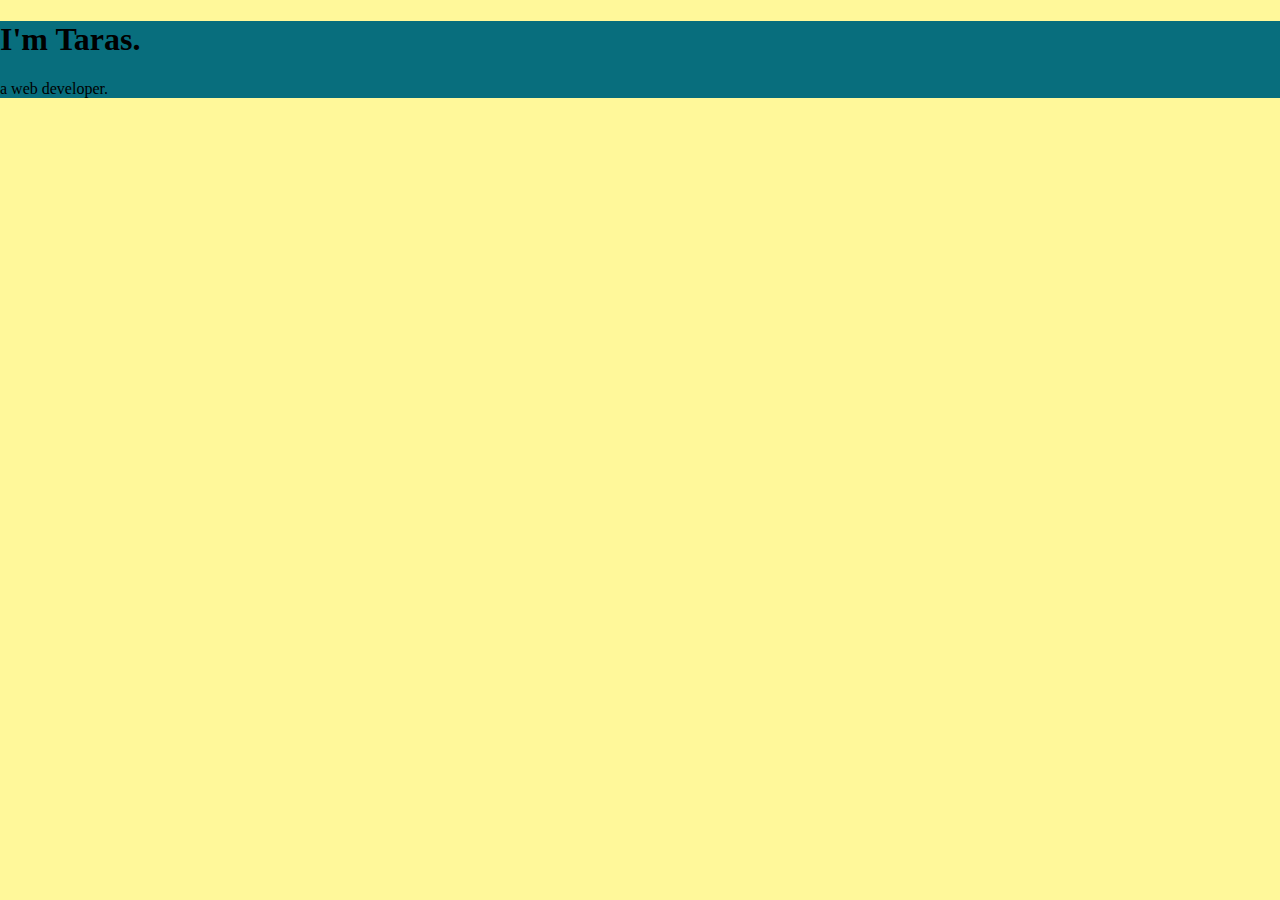
==== CSS - My site/index.html @ be8d8847 "přidaní div" ====
<!DOCTYPE html>
<html lang="en">
<head>
  <meta charset="UTF-8">
  <meta http-equiv="X-UA-Compatible" content="IE=edge">
  <meta name="viewport" content="width=device-width, initial-scale=1.0">
  <title>Taras Ishchuk - My site</title>
  <link rel="stylesheet" href="CSS/style.css">
  <link rel="shortcut icon" href="favicon.ico?v=2" type="image/x-icon">
</head>
<body>
  <div>
  <h1>I'm Taras.</h1>
  <p>a web developer.</p>
</div>
</body>
</html>
---- CSS - My site/CSS/style.css ----
body {
  background-color: #FFF89A;
  margin: 0;
  padding: 0;
}

div {
  background-color: #086E7D;
}
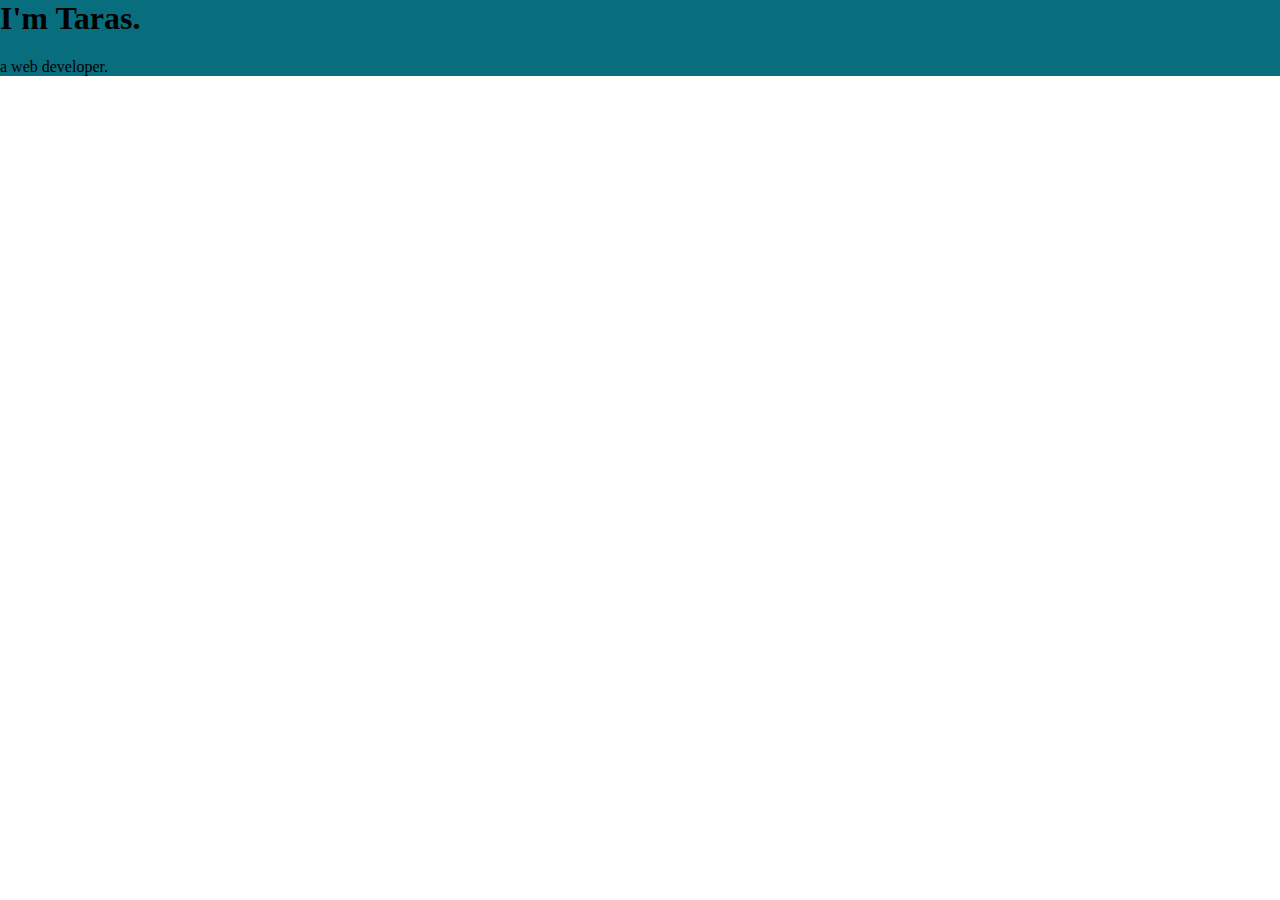
==== commit af8bee08: "Změna stylu" ====
--- a/CSS - My site/index.html
+++ b/CSS - My site/index.html
@@ -1,5 +1,6 @@
 <!DOCTYPE html>
 <html lang="en">
+
 <head>
   <meta charset="UTF-8">
   <meta http-equiv="X-UA-Compatible" content="IE=edge">
@@ -8,10 +9,12 @@
   <link rel="stylesheet" href="CSS/style.css">
   <link rel="shortcut icon" href="favicon.ico?v=2" type="image/x-icon">
 </head>
+
 <body>
   <div>
-  <h1>I'm Taras.</h1>
-  <p>a web developer.</p>
-</div>
+    <h1>I'm Taras.</h1>
+    <p>a web developer.</p>
+  </div>
 </body>
+
 </html>--- a/CSS - My site/CSS/style.css
+++ b/CSS - My site/CSS/style.css
@@ -1,7 +1,9 @@
 body {
-  background-color: #FFF89A;
   margin: 0;
-  padding: 0;
+}
+
+h1 {
+  margin-top: 0;
 }
 
 div {
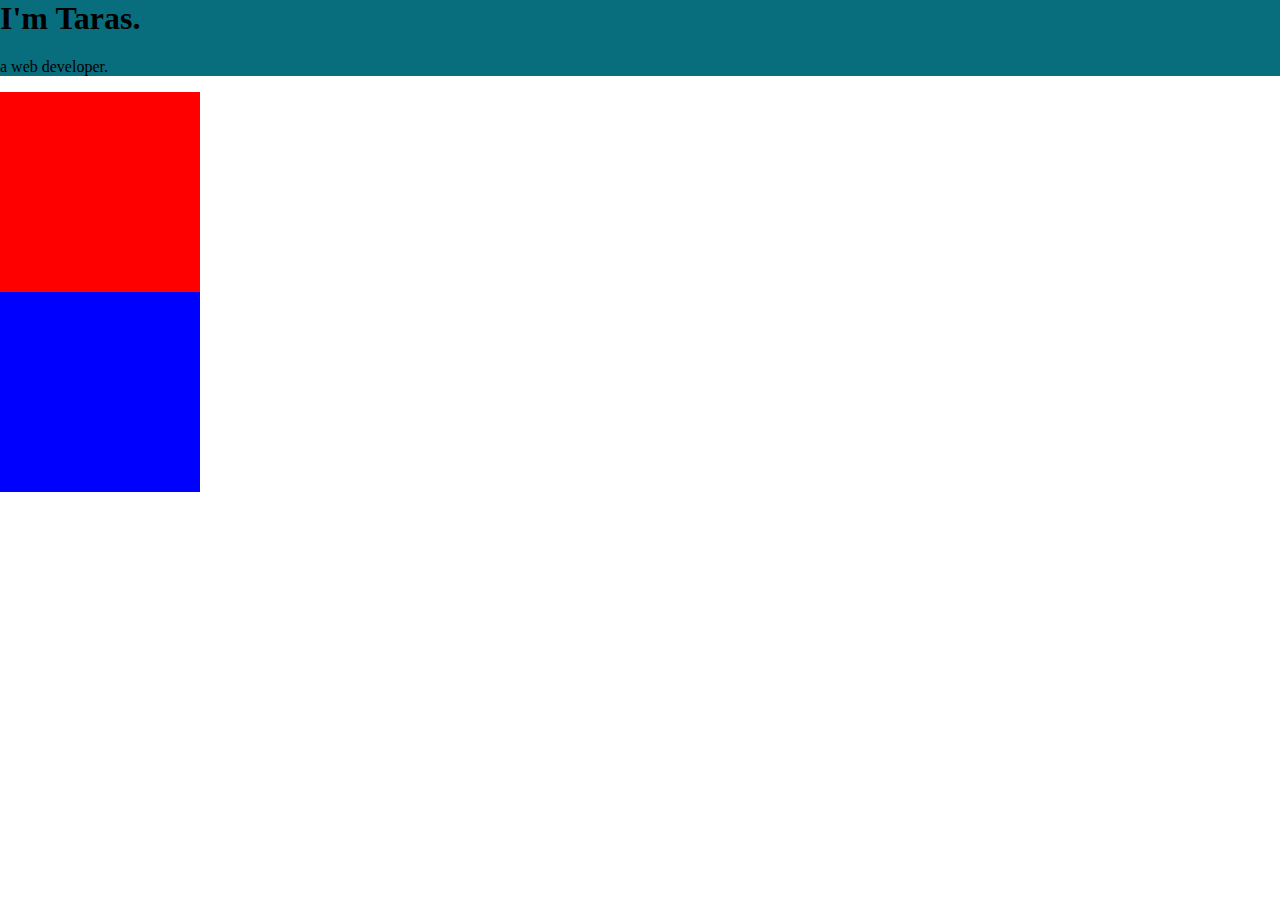
==== commit 75a3fe00: "Styly pro DIV" ====
--- a/CSS - My site/index.html
+++ b/CSS - My site/index.html
@@ -11,9 +11,15 @@
 </head>
 
 <body>
-  <div>
+  <div class="top-conteiner">
     <h1>I'm Taras.</h1>
     <p>a web developer.</p>
+  </div>
+  <div class="middle-conteiner">
+
+  </div>
+  <div class="bottom-conteiner">
+    
   </div>
 </body>
 
--- a/CSS - My site/CSS/style.css
+++ b/CSS - My site/CSS/style.css
@@ -6,6 +6,18 @@
   margin-top: 0;
 }
 
-div {
+.top-conteiner {
   background-color: #086E7D;
+}
+
+.middle-conteiner {
+  background-color: red;
+  width: 200px;
+  height: 200px;
+}
+
+.bottom-conteiner {
+  background-color: blue;
+  width: 200px;
+  height: 200px;
 }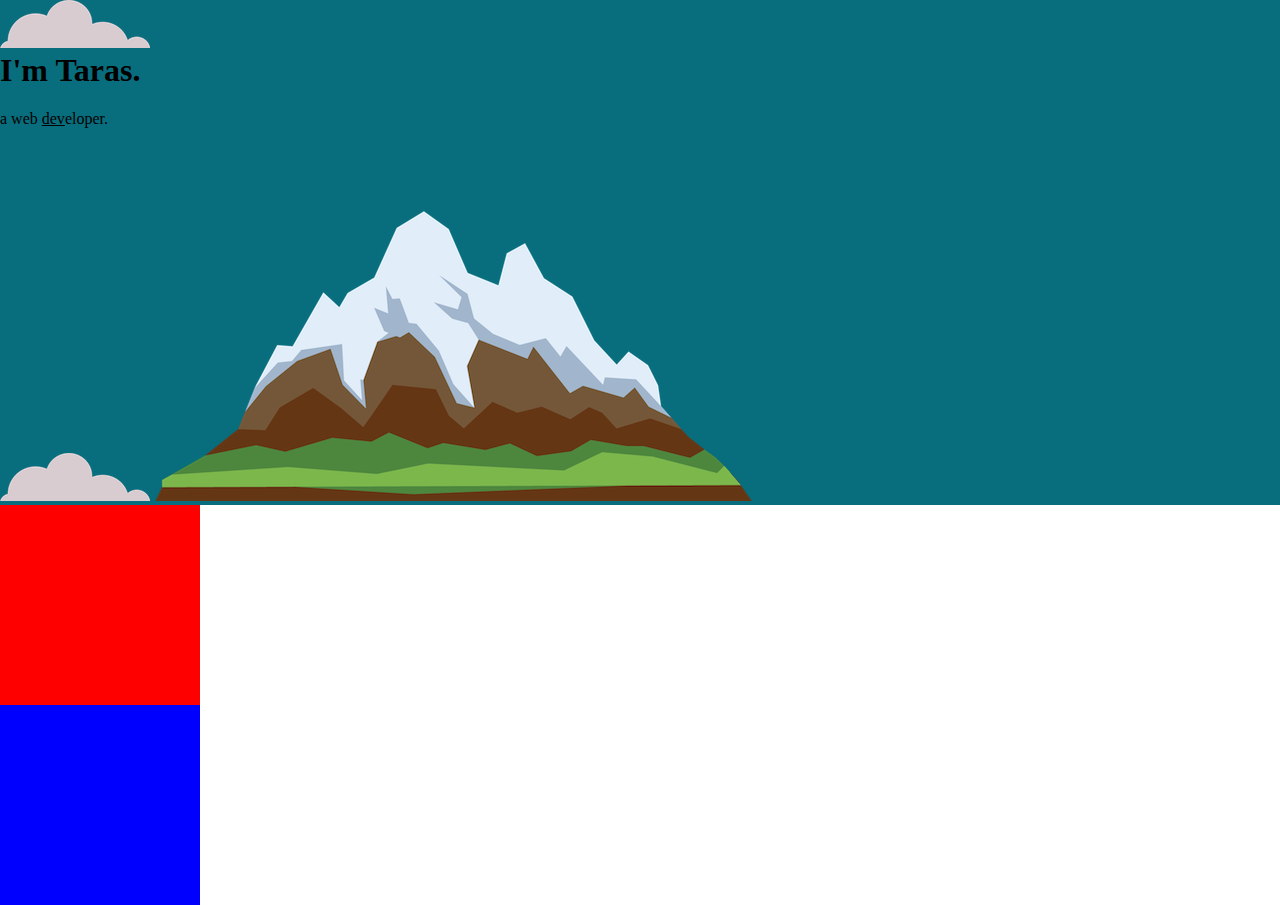
==== commit 99348182: "změna textu hlavičky" ====
--- a/CSS - My site/index.html
+++ b/CSS - My site/index.html
@@ -12,8 +12,11 @@
 
 <body>
   <div class="top-conteiner">
+    <img src="images/cloud.png" alt="cloud-img">
     <h1>I'm Taras.</h1>
-    <p>a web developer.</p>
+    <p>a web <span class="web">dev</span>eloper.</p>
+    <img src="images/cloud.png" alt="cloud-img">
+    <img src="images/mountain.png" alt="mountain-img">
   </div>
   <div class="middle-conteiner">
 
--- a/CSS - My site/CSS/style.css
+++ b/CSS - My site/CSS/style.css
@@ -20,4 +20,8 @@
   background-color: blue;
   width: 200px;
   height: 200px;
+}
+
+.web {
+  text-decoration: underline;
 }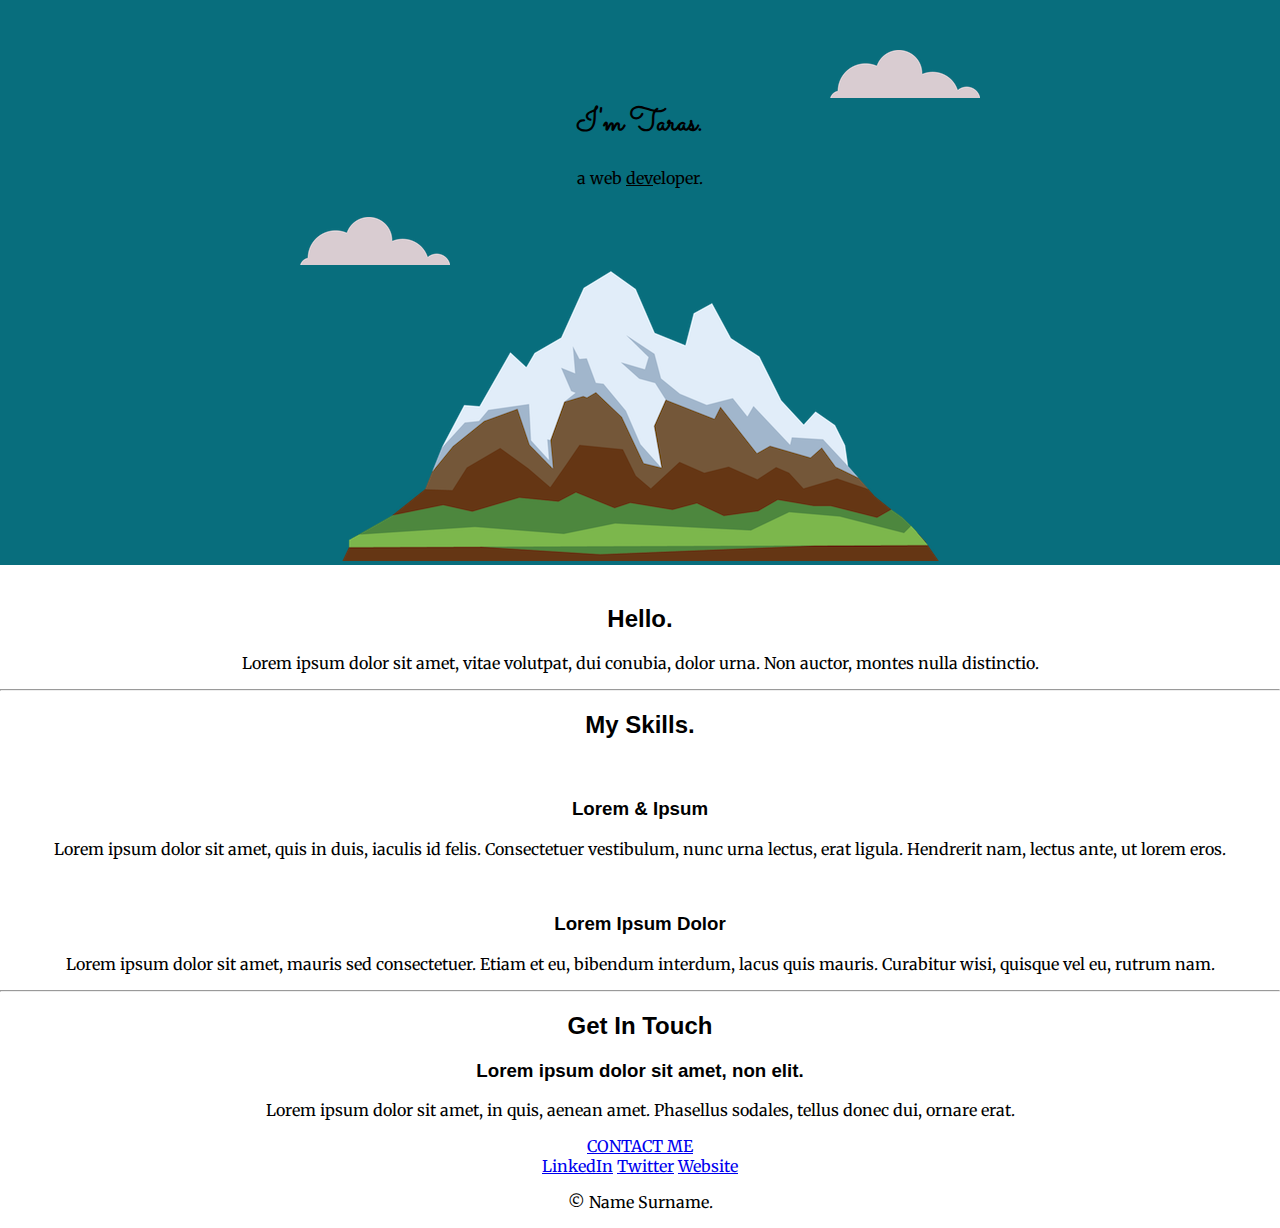
==== commit 143fa85a: "Přidávání obsahu na web" ====
--- a/CSS - My site/index.html
+++ b/CSS - My site/index.html
@@ -8,21 +8,56 @@
   <title>Taras Ishchuk - My site</title>
   <link rel="stylesheet" href="CSS/style.css">
   <link rel="shortcut icon" href="favicon.ico?v=2" type="image/x-icon">
+  <link rel="preconnect" href="https://fonts.googleapis.com">
+  <link rel="preconnect" href="https://fonts.gstatic.com" crossorigin>
+  <link
+    href="https://fonts.googleapis.com/css2?family=Merriweather&family=Montserrat+Alternates&family=Sacramento&display=swap"
+    rel="stylesheet">
 </head>
 
 <body>
   <div class="top-conteiner">
-    <img src="images/cloud.png" alt="cloud-img">
+    <img class="top-cloud" src="images/cloud.png" alt="cloud-img">
     <h1>I'm Taras.</h1>
     <p>a web <span class="web">dev</span>eloper.</p>
-    <img src="images/cloud.png" alt="cloud-img">
+    <img class="bottom-cloud" src="images/cloud.png" alt="cloud-img">
     <img src="images/mountain.png" alt="mountain-img">
   </div>
-  <div class="middle-conteiner">
-
+  <div class="middle-container">
+    <div class="profile">
+      <img src="" alt="">
+      <h2>Hello.</h2>
+      <p>Lorem ipsum dolor sit amet, vitae volutpat, dui conubia, dolor urna. Non auctor, montes nulla distinctio.</p>
+    </div>
+    <hr>
+    <div class="skills">
+      <h2>My Skills.</h2>
+      <div class="skill-row">
+        <img class="" src="" alt="">
+        <h3>Lorem & Ipsum</h3>
+        <p>Lorem ipsum dolor sit amet, quis in duis, iaculis id felis. Consectetuer vestibulum, nunc urna lectus, erat
+          ligula. Hendrerit nam, lectus ante, ut lorem eros.</p>
+      </div>
+      <div class="skill-row">
+        <img class="" src="" alt="">
+        <h3>Lorem Ipsum Dolor</h3>
+        <p>Lorem ipsum dolor sit amet, mauris sed consectetuer. Etiam et eu, bibendum interdum, lacus quis mauris.
+          Curabitur wisi, quisque vel eu, rutrum nam.</p>
+      </div>
+    </div>
+    <hr>
+    <div class="contact-me">
+      <h2>Get In Touch</h2>
+      <h3>Lorem ipsum dolor sit amet, non elit.</h3>
+      <p>Lorem ipsum dolor sit amet, in quis, aenean amet. Phasellus sodales, tellus donec dui, ornare erat.</p>
+      <a class="btn" href="mailto:name@email.com">CONTACT ME</a>
+    </div>
   </div>
-  <div class="bottom-conteiner">
-    
+  <div class="bottom-container">
+    <a class="footer-link" href="https://www.linkedin.com/">LinkedIn</a>
+    <a class="footer-link" href="https://twitter.com/">Twitter</a>
+    <a class="footer-link" href="https://www.appbrewery.co/">Website</a>
+    <p>© Name Surname.</p>
   </div>
 </body>
 
--- a/CSS - My site/CSS/style.css
+++ b/CSS - My site/CSS/style.css
@@ -1,13 +1,22 @@
 body {
   margin: 0;
+  text-align: center;
+  font-family: Merriweather, sans-serif;
 }
 
 h1 {
   margin-top: 0;
+  font-family: Sacramento, sans-serif;
+}
+
+h2, h3 {
+  font-family: Montserrat, sans-serif
 }
 
 .top-conteiner {
   background-color: #086E7D;
+  position: relative;
+  padding-top: 100px;
 }
 
 .middle-conteiner {
@@ -24,4 +33,17 @@
 
 .web {
   text-decoration: underline;
+}
+
+.top-cloud {
+  position: absolute;
+  top: 50px;
+  right: 300px;
+
+}
+
+.bottom-cloud {
+  position: absolute;
+  left: 300px;
+  bottom: 300px;
 }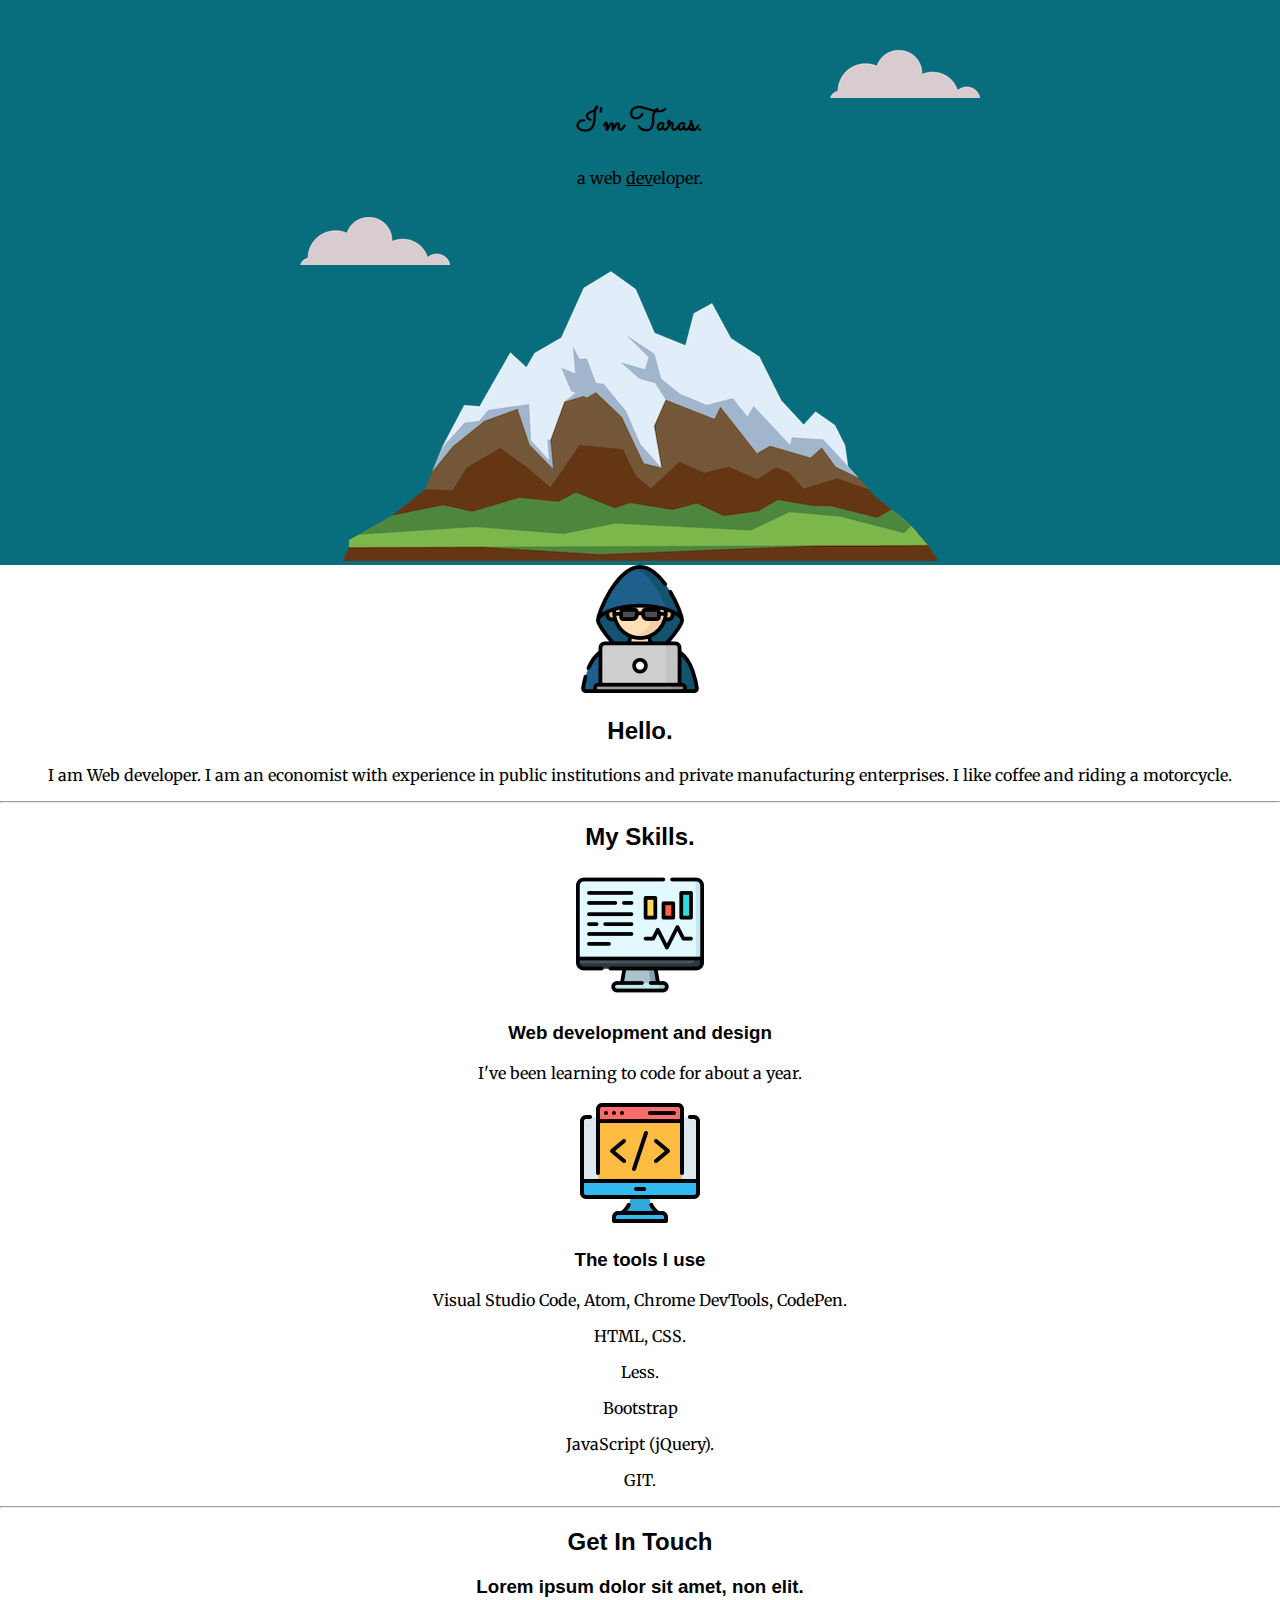
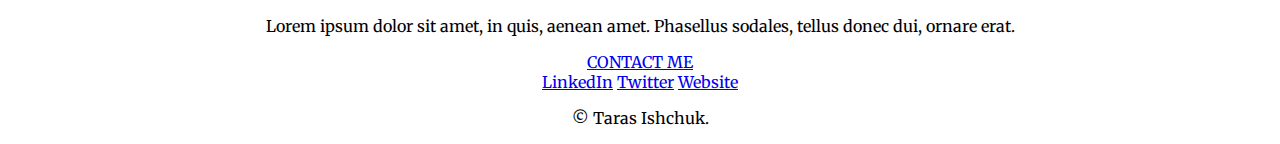
==== commit 7f10f917: "Oprava stranky" ====
--- a/CSS - My site/index.html
+++ b/CSS - My site/index.html
@@ -25,24 +25,27 @@
   </div>
   <div class="middle-container">
     <div class="profile">
-      <img src="" alt="">
+      <img src="images/hacker_128px.png" alt="hacker-image">
       <h2>Hello.</h2>
-      <p>Lorem ipsum dolor sit amet, vitae volutpat, dui conubia, dolor urna. Non auctor, montes nulla distinctio.</p>
+      <p>I am Web developer. I am an economist with experience in public institutions and private manufacturing enterprises. I like coffee and riding a motorcycle.</p>
     </div>
     <hr>
     <div class="skills">
       <h2>My Skills.</h2>
       <div class="skill-row">
-        <img class="" src="" alt="">
-        <h3>Lorem & Ipsum</h3>
-        <p>Lorem ipsum dolor sit amet, quis in duis, iaculis id felis. Consectetuer vestibulum, nunc urna lectus, erat
-          ligula. Hendrerit nam, lectus ante, ut lorem eros.</p>
+        <img class="" src="images/monitor_128px.png" alt="monitor_skills">
+        <h3>Web development and design</h3>
+        <p>I've been learning to code for about a year.</p>
       </div>
       <div class="skill-row">
-        <img class="" src="" alt="">
-        <h3>Lorem Ipsum Dolor</h3>
-        <p>Lorem ipsum dolor sit amet, mauris sed consectetuer. Etiam et eu, bibendum interdum, lacus quis mauris.
-          Curabitur wisi, quisque vel eu, rutrum nam.</p>
+        <img class="" src="images/coding_128.png" alt="monitor_coding">
+        <h3>The tools I use</h3>
+        <p>Visual Studio Code, Atom, Chrome DevTools, CodePen.</p>
+        <p>HTML, CSS.</p>
+        <p>Less.</p>
+        <p>Bootstrap</p>
+        <p>JavaScript (jQuery).</p>
+        <p>GIT.</p>
       </div>
     </div>
     <hr>
@@ -57,7 +60,7 @@
     <a class="footer-link" href="https://www.linkedin.com/">LinkedIn</a>
     <a class="footer-link" href="https://twitter.com/">Twitter</a>
     <a class="footer-link" href="https://www.appbrewery.co/">Website</a>
-    <p>© Name Surname.</p>
+    <p>© Taras Ishchuk.</p>
   </div>
 </body>
 
--- a/CSS - My site/CSS/style.css
+++ b/CSS - My site/CSS/style.css
@@ -20,15 +20,11 @@
 }
 
 .middle-conteiner {
-  background-color: red;
-  width: 200px;
-  height: 200px;
+  
 }
 
 .bottom-conteiner {
-  background-color: blue;
-  width: 200px;
-  height: 200px;
+ 
 }
 
 .web {
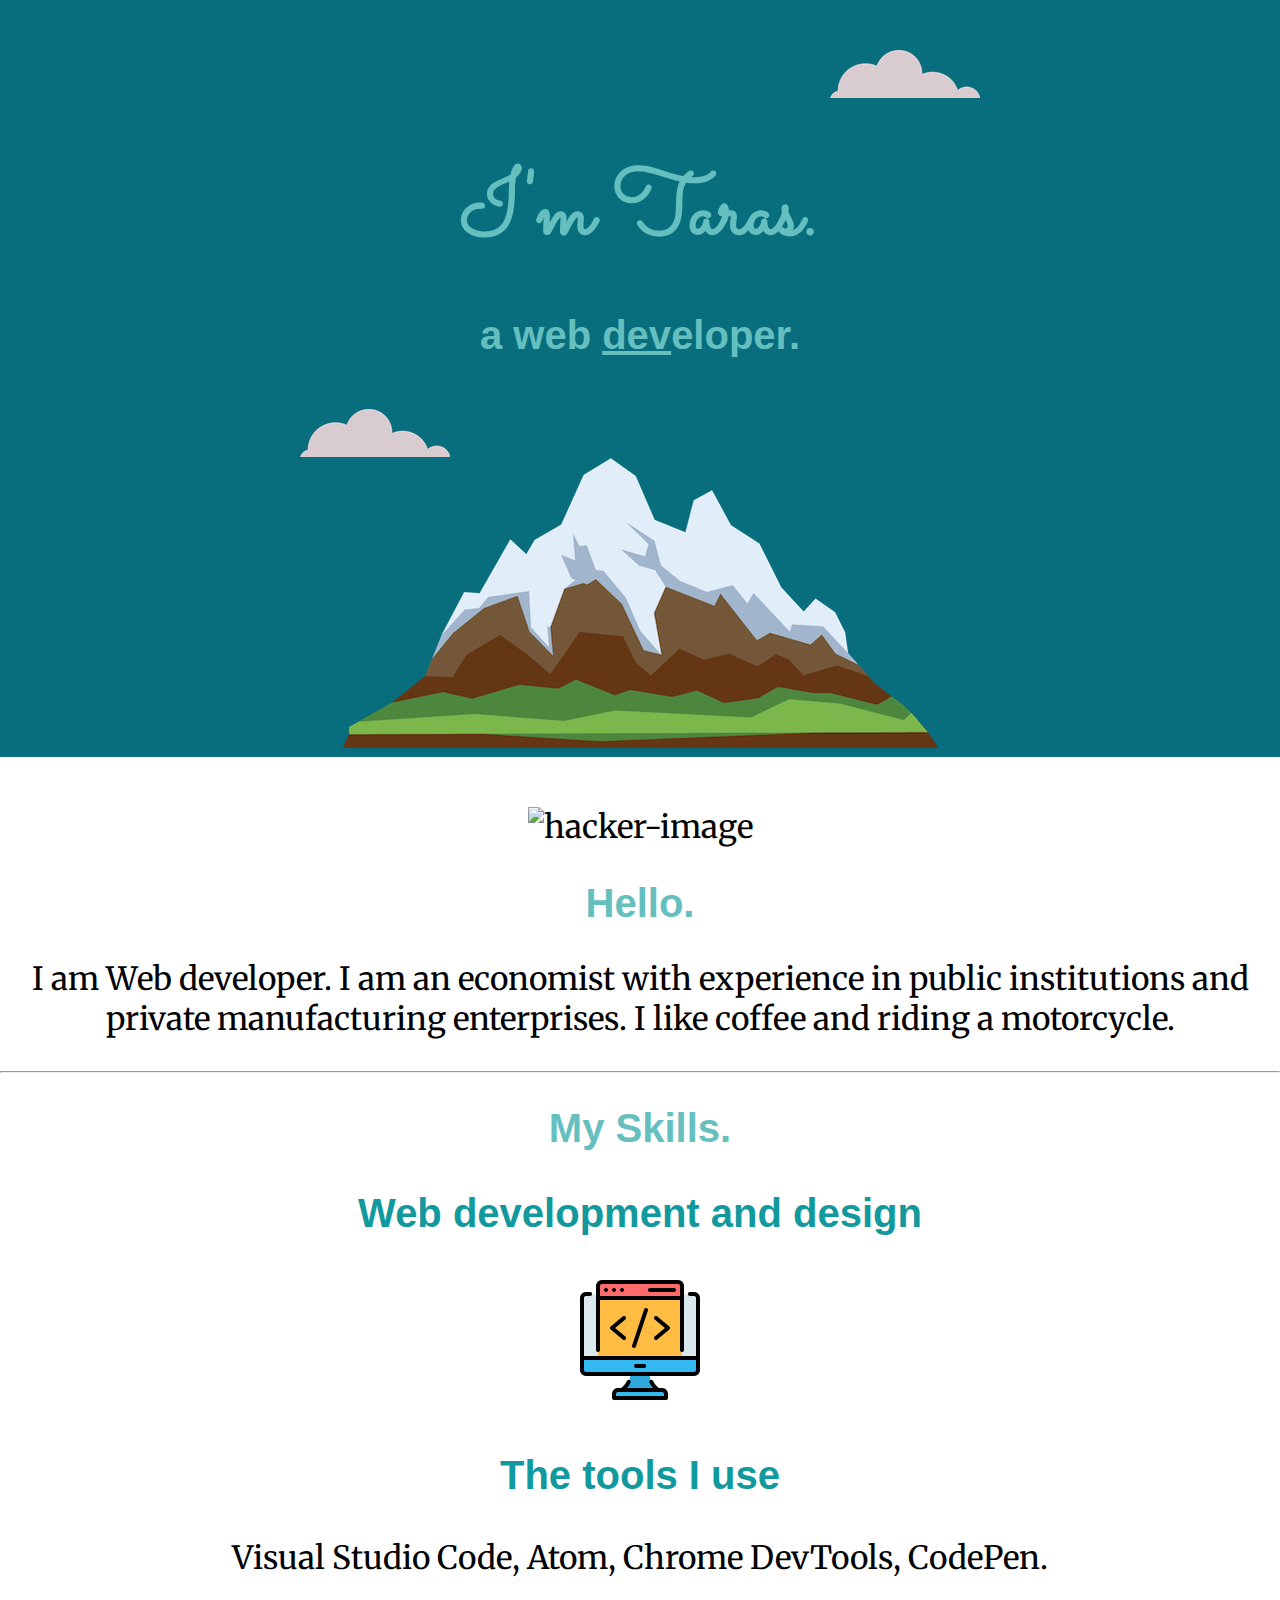
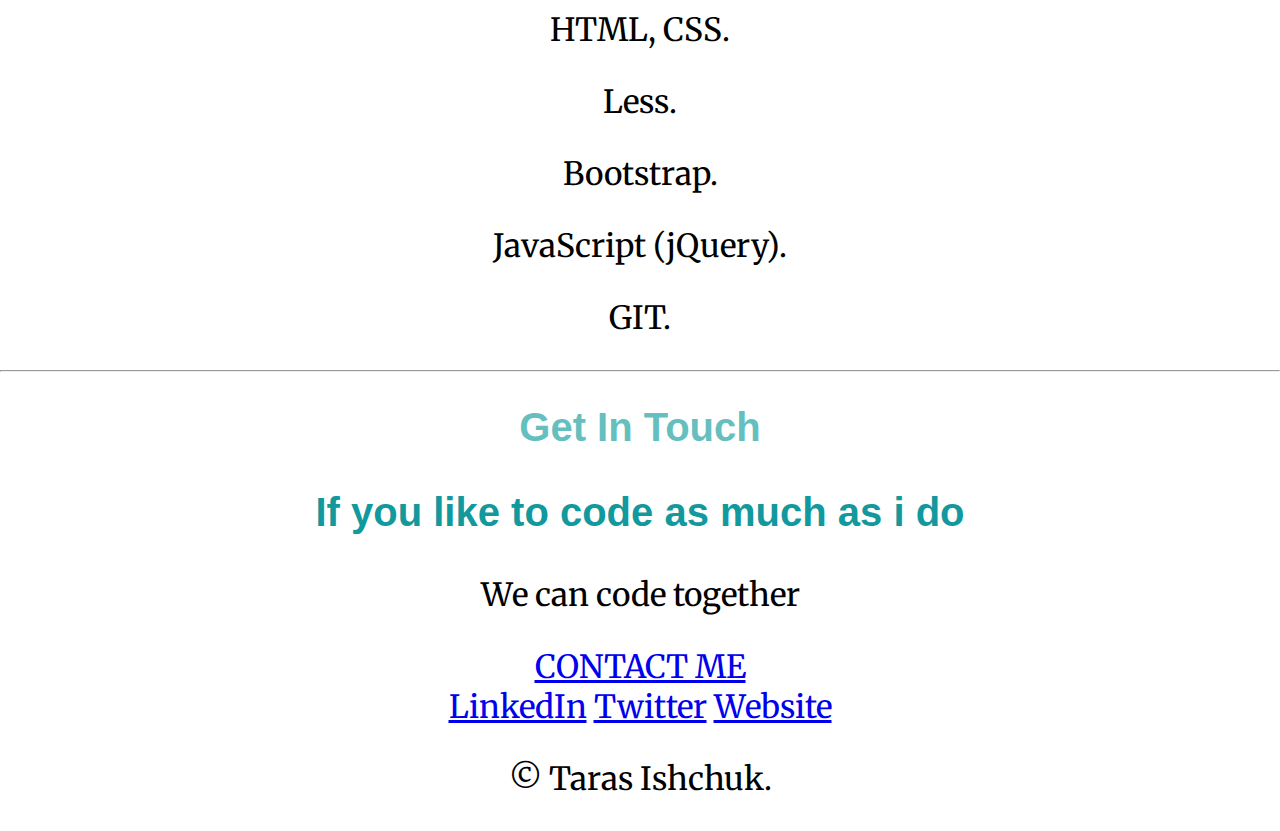
==== commit 44d9a7dc: "změna pisma" ====
--- a/CSS - My site/index.html
+++ b/CSS - My site/index.html
@@ -19,13 +19,13 @@
   <div class="top-conteiner">
     <img class="top-cloud" src="images/cloud.png" alt="cloud-img">
     <h1>I'm Taras.</h1>
-    <p>a web <span class="web">dev</span>eloper.</p>
+    <h2>a web <span class="web">dev</span>eloper.</h2>
     <img class="bottom-cloud" src="images/cloud.png" alt="cloud-img">
     <img src="images/mountain.png" alt="mountain-img">
   </div>
   <div class="middle-container">
     <div class="profile">
-      <img src="images/hacker_128px.png" alt="hacker-image">
+      <img class="profile_pic" src="images/IMG_20220202-modified.png" alt="hacker-image">
       <h2>Hello.</h2>
       <p>I am Web developer. I am an economist with experience in public institutions and private manufacturing enterprises. I like coffee and riding a motorcycle.</p>
     </div>
@@ -33,9 +33,7 @@
     <div class="skills">
       <h2>My Skills.</h2>
       <div class="skill-row">
-        <img class="" src="images/monitor_128px.png" alt="monitor_skills">
         <h3>Web development and design</h3>
-        <p>I've been learning to code for about a year.</p>
       </div>
       <div class="skill-row">
         <img class="" src="images/coding_128.png" alt="monitor_coding">
@@ -43,7 +41,7 @@
         <p>Visual Studio Code, Atom, Chrome DevTools, CodePen.</p>
         <p>HTML, CSS.</p>
         <p>Less.</p>
-        <p>Bootstrap</p>
+        <p>Bootstrap.</p>
         <p>JavaScript (jQuery).</p>
         <p>GIT.</p>
       </div>
@@ -51,15 +49,15 @@
     <hr>
     <div class="contact-me">
       <h2>Get In Touch</h2>
-      <h3>Lorem ipsum dolor sit amet, non elit.</h3>
-      <p>Lorem ipsum dolor sit amet, in quis, aenean amet. Phasellus sodales, tellus donec dui, ornare erat.</p>
-      <a class="btn" href="mailto:name@email.com">CONTACT ME</a>
+      <h3>If you like to code as much as i do</h3>
+      <p>We can code together</p>
+      <a class="btn" href="mailto:webforyou@email.cz">CONTACT ME</a>
     </div>
   </div>
   <div class="bottom-container">
-    <a class="footer-link" href="https://www.linkedin.com/">LinkedIn</a>
-    <a class="footer-link" href="https://twitter.com/">Twitter</a>
-    <a class="footer-link" href="https://www.appbrewery.co/">Website</a>
+    <a class="footer-link" href="https://www.linkedin.com/in/ishchuktaras/">LinkedIn</a>
+    <a class="footer-link" href="https://twitter.com/WebdevTarik">Twitter</a>
+    <a class="footer-link" href="https://ishchuktaras.github.io/projekt-portfolio/">Website</a>
     <p>© Taras Ishchuk.</p>
   </div>
 </body>
--- a/CSS - My site/CSS/style.css
+++ b/CSS - My site/CSS/style.css
@@ -2,15 +2,26 @@
   margin: 0;
   text-align: center;
   font-family: Merriweather, sans-serif;
+  font-size: 2em;
 }
 
 h1 {
-  margin-top: 0;
+  color: #66bfbf;
+  margin: 50px auto 0 auto;
   font-family: Sacramento, sans-serif;
+  font-size: 5.6rem;
 }
 
-h2, h3 {
-  font-family: Montserrat, sans-serif
+h2 {
+  color: #66bfbf;
+  font-family: Montserrat, sans-serif;
+  font-size: 2.5rem;
+}
+
+h3 {
+  color: #11999e;
+  font-family: Montserrat, sans-serif;
+  font-size: 2.5rem;
 }
 
 .top-conteiner {
@@ -42,4 +53,9 @@
   position: absolute;
   left: 300px;
   bottom: 300px;
+}
+
+.profile_pic {
+  width: 200px;
+  padding-top: 50px;
 }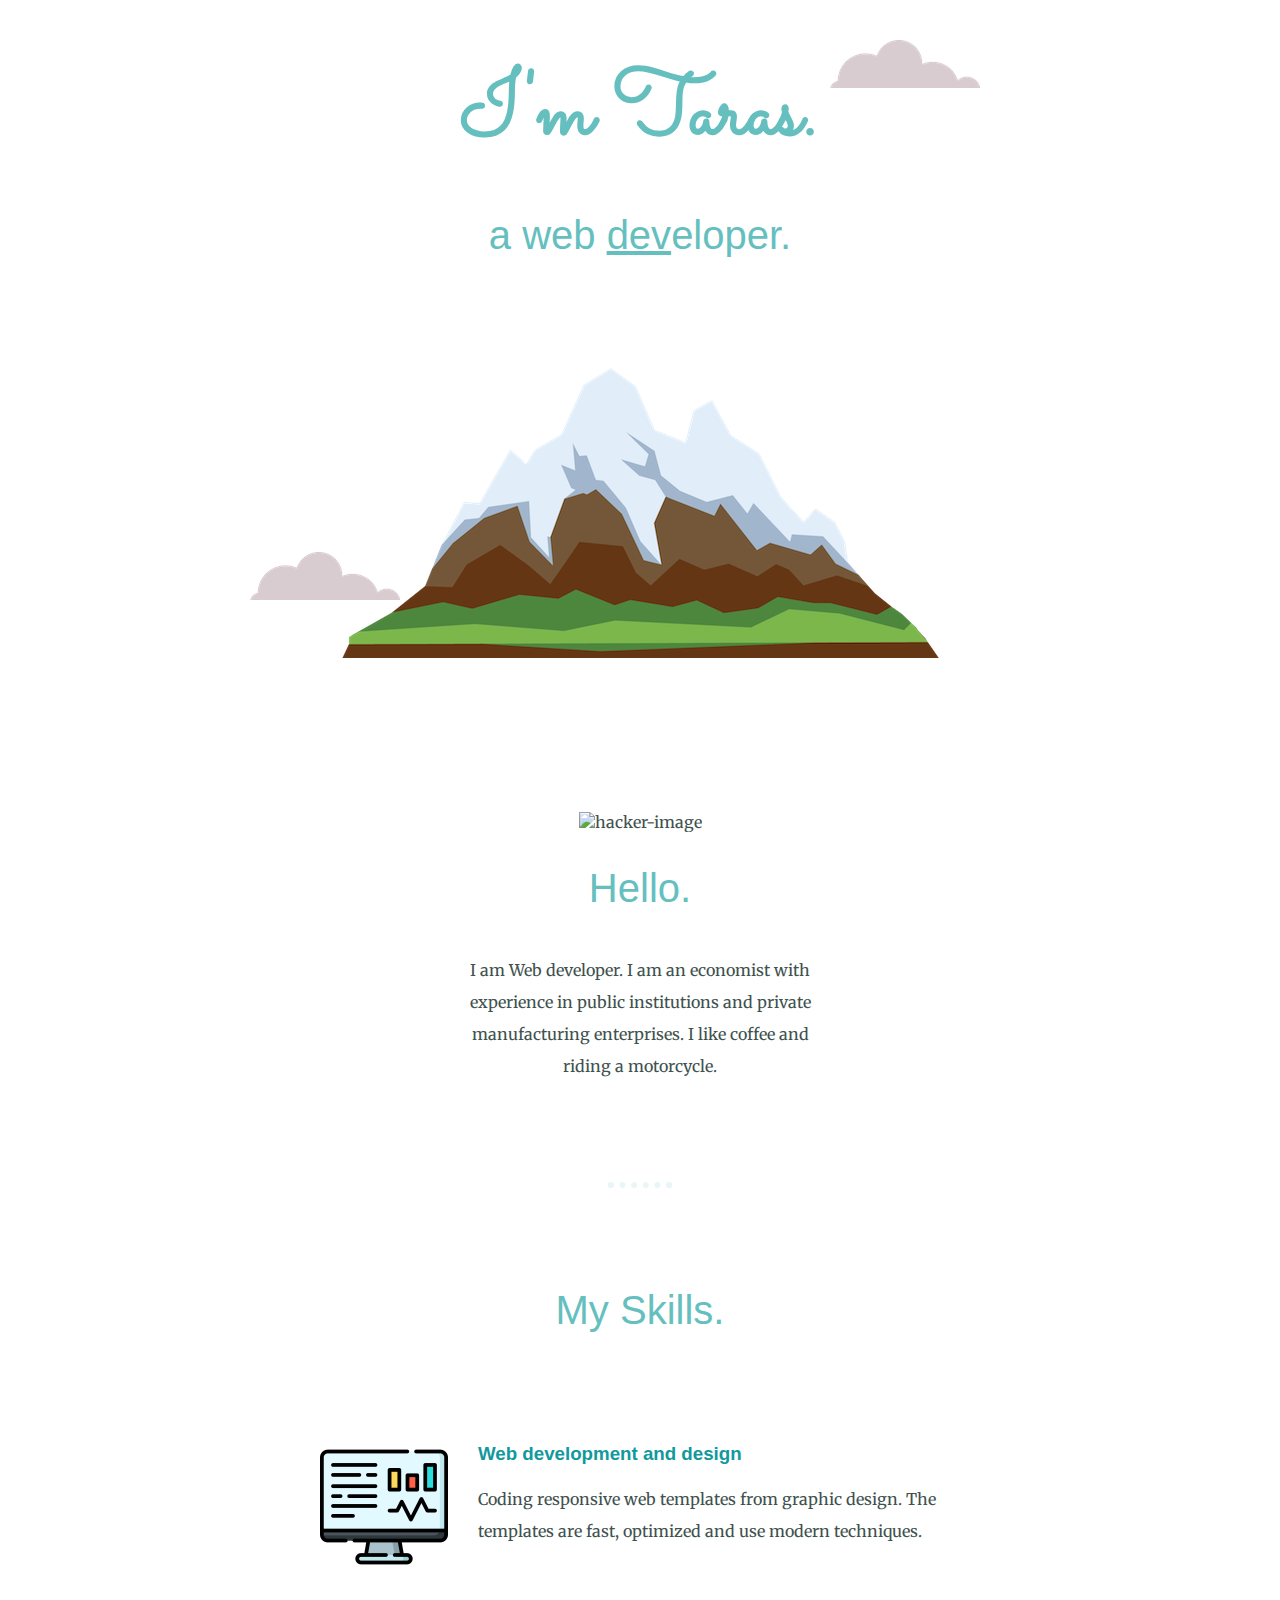
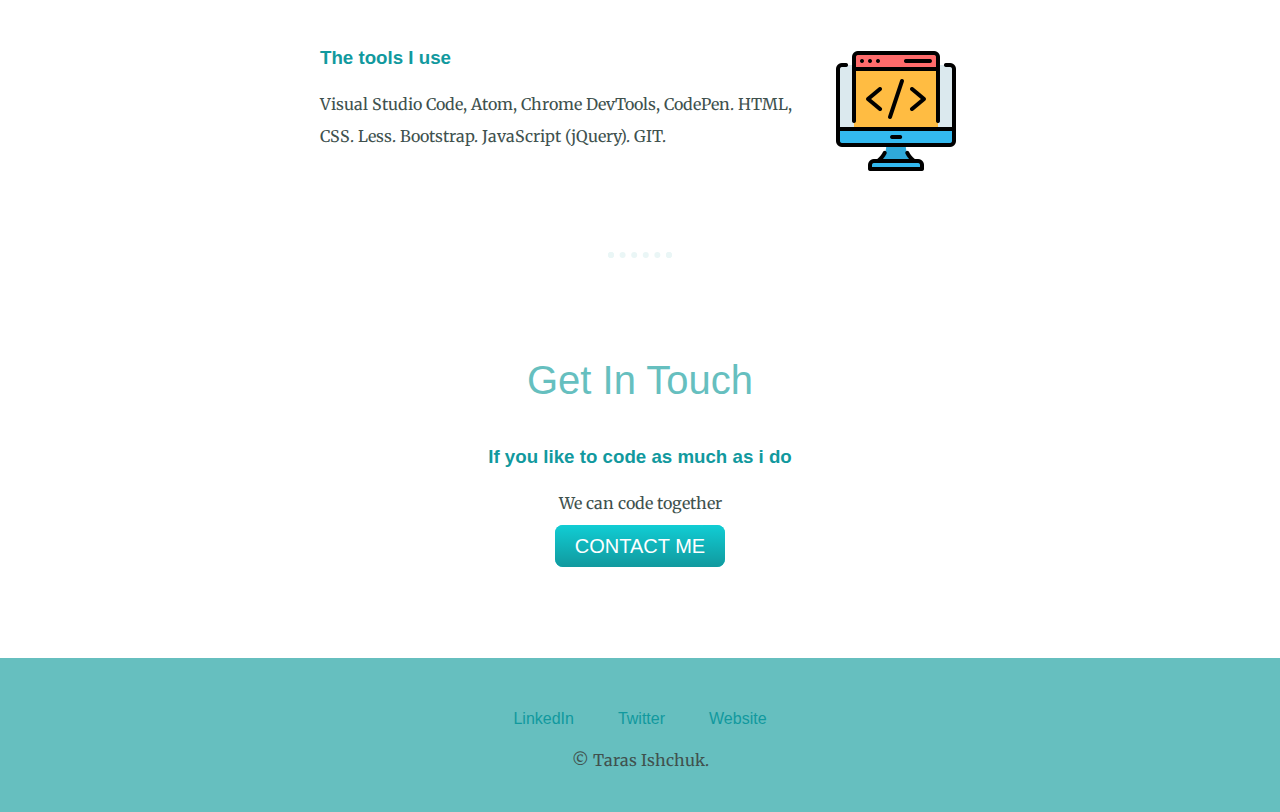
==== commit 39d1b379: "finalní styl" ====
--- a/CSS - My site/index.html
+++ b/CSS - My site/index.html
@@ -27,23 +27,22 @@
     <div class="profile">
       <img class="profile_pic" src="images/IMG_20220202-modified.png" alt="hacker-image">
       <h2>Hello.</h2>
-      <p>I am Web developer. I am an economist with experience in public institutions and private manufacturing enterprises. I like coffee and riding a motorcycle.</p>
+      <p class="intro">I am Web developer. I am an economist with experience in public institutions and private
+        manufacturing enterprises. I like coffee and riding a motorcycle.</p>
     </div>
     <hr>
     <div class="skills">
       <h2>My Skills.</h2>
       <div class="skill-row">
+        <img class="code-img" src="images/monitor_128px.png" alt="">
         <h3>Web development and design</h3>
+        <p>Coding responsive web templates from graphic design. The templates are fast, optimized and use modern
+          techniques.</p>
       </div>
       <div class="skill-row">
-        <img class="" src="images/coding_128.png" alt="monitor_coding">
+        <img class="chilli-img" src="images/coding_128.png" alt="monitor_coding">
         <h3>The tools I use</h3>
-        <p>Visual Studio Code, Atom, Chrome DevTools, CodePen.</p>
-        <p>HTML, CSS.</p>
-        <p>Less.</p>
-        <p>Bootstrap.</p>
-        <p>JavaScript (jQuery).</p>
-        <p>GIT.</p>
+        <p>Visual Studio Code, Atom, Chrome DevTools, CodePen. HTML, CSS. Less. Bootstrap. JavaScript (jQuery). GIT.</p>
       </div>
     </div>
     <hr>
--- a/CSS - My site/CSS/style.css
+++ b/CSS - My site/CSS/style.css
@@ -1,8 +1,8 @@
 body {
+  color: #40514E;
   margin: 0;
   text-align: center;
   font-family: Merriweather, sans-serif;
-  font-size: 2em;
 }
 
 h1 {
@@ -13,46 +13,129 @@
 }
 
 h2 {
-  color: #66bfbf;
-  font-family: Montserrat, sans-serif;
+  color: #66BFBF;
+  font-family: 'Montserrat', sans-serif;
   font-size: 2.5rem;
+  font-weight: normal;
+  padding-bottom: 10px;
 }
 
 h3 {
-  color: #11999e;
-  font-family: Montserrat, sans-serif;
-  font-size: 2.5rem;
+  color: #11999E;
+  font-family: 'Montserrat', sans-serif;
+}
+p {
+  line-height: 2;
 }
 
-.top-conteiner {
-  background-color: #086E7D;
+hr {
+  border: dotted #EAF6F6 6px;
+  border-bottom: none;
+  width: 4%;
+  margin: 100px auto;
+}
+
+a{
+  color: #11999E;
+  font-family: 'Montserrat', sans-serif;
+  margin: 10px 20px;
+  text-decoration: none;
+}
+
+a:hover {
+  color: #EAF6F6;
+}
+
+.top-container {
+  background-color: #E4F9F5;
   position: relative;
   padding-top: 100px;
 }
 
-.middle-conteiner {
-  
+.middle-container {
+  margin: 100px 0;
 }
 
-.bottom-conteiner {
- 
+.bottom-container {
+  background-color: #66BFBF;
+  padding: 50px 0 20px;
+}
+
+.skill-row {
+  width: 50%;
+  margin: 100px auto 100px auto;
+  text-align: left;
 }
 
 .web {
   text-decoration: underline;
 }
 
+.intro {
+  width: 30%;
+  margin: auto;
+}
+
+.contact-message {
+  width: 40%;
+  margin: 40px auto 60px;
+}
+
+.copyright {
+  color: #EAF6F6;
+  font-size: 0.75rem;
+  padding: 20px 0;
+}
+
 .top-cloud {
   position: absolute;
-  top: 50px;
   right: 300px;
-
+  top: 40px;
 }
 
 .bottom-cloud {
   position: absolute;
-  left: 300px;
+  left: 250px;
   bottom: 300px;
+}
+
+.code-img {
+  width: 20%;
+  float: left;
+  margin-right: 30px;
+}
+
+.chilli-img {
+  width: 20%;
+  float: right;
+  margin-left: 30px;
+}
+
+.btn {
+  background: #11cdd4;
+  background-image: -webkit-linear-gradient(top, #11cdd4, #11999e);
+  background-image: -moz-linear-gradient(top, #11cdd4, #11999e);
+  background-image: -ms-linear-gradient(top, #11cdd4, #11999e);
+  background-image: -o-linear-gradient(top, #11cdd4, #11999e);
+  background-image: linear-gradient(to bottom, #11cdd4, #11999e);
+  -webkit-border-radius: 8;
+  -moz-border-radius: 8;
+  border-radius: 8px;
+  font-family: 'Montserrat', sans-serif;
+  color: #ffffff;
+  font-size: 20px;
+  padding: 10px 20px 10px 20px;
+  text-decoration: none;
+}
+
+.btn:hover {
+  background: #30e3cb;
+  background-image: -webkit-linear-gradient(top, #30e3cb, #2bc4ad);
+  background-image: -moz-linear-gradient(top, #30e3cb, #2bc4ad);
+  background-image: -ms-linear-gradient(top, #30e3cb, #2bc4ad);
+  background-image: -o-linear-gradient(top, #30e3cb, #2bc4ad);
+  background-image: linear-gradient(to bottom, #30e3cb, #2bc4ad);
+  text-decoration: none;
 }
 
 .profile_pic {
